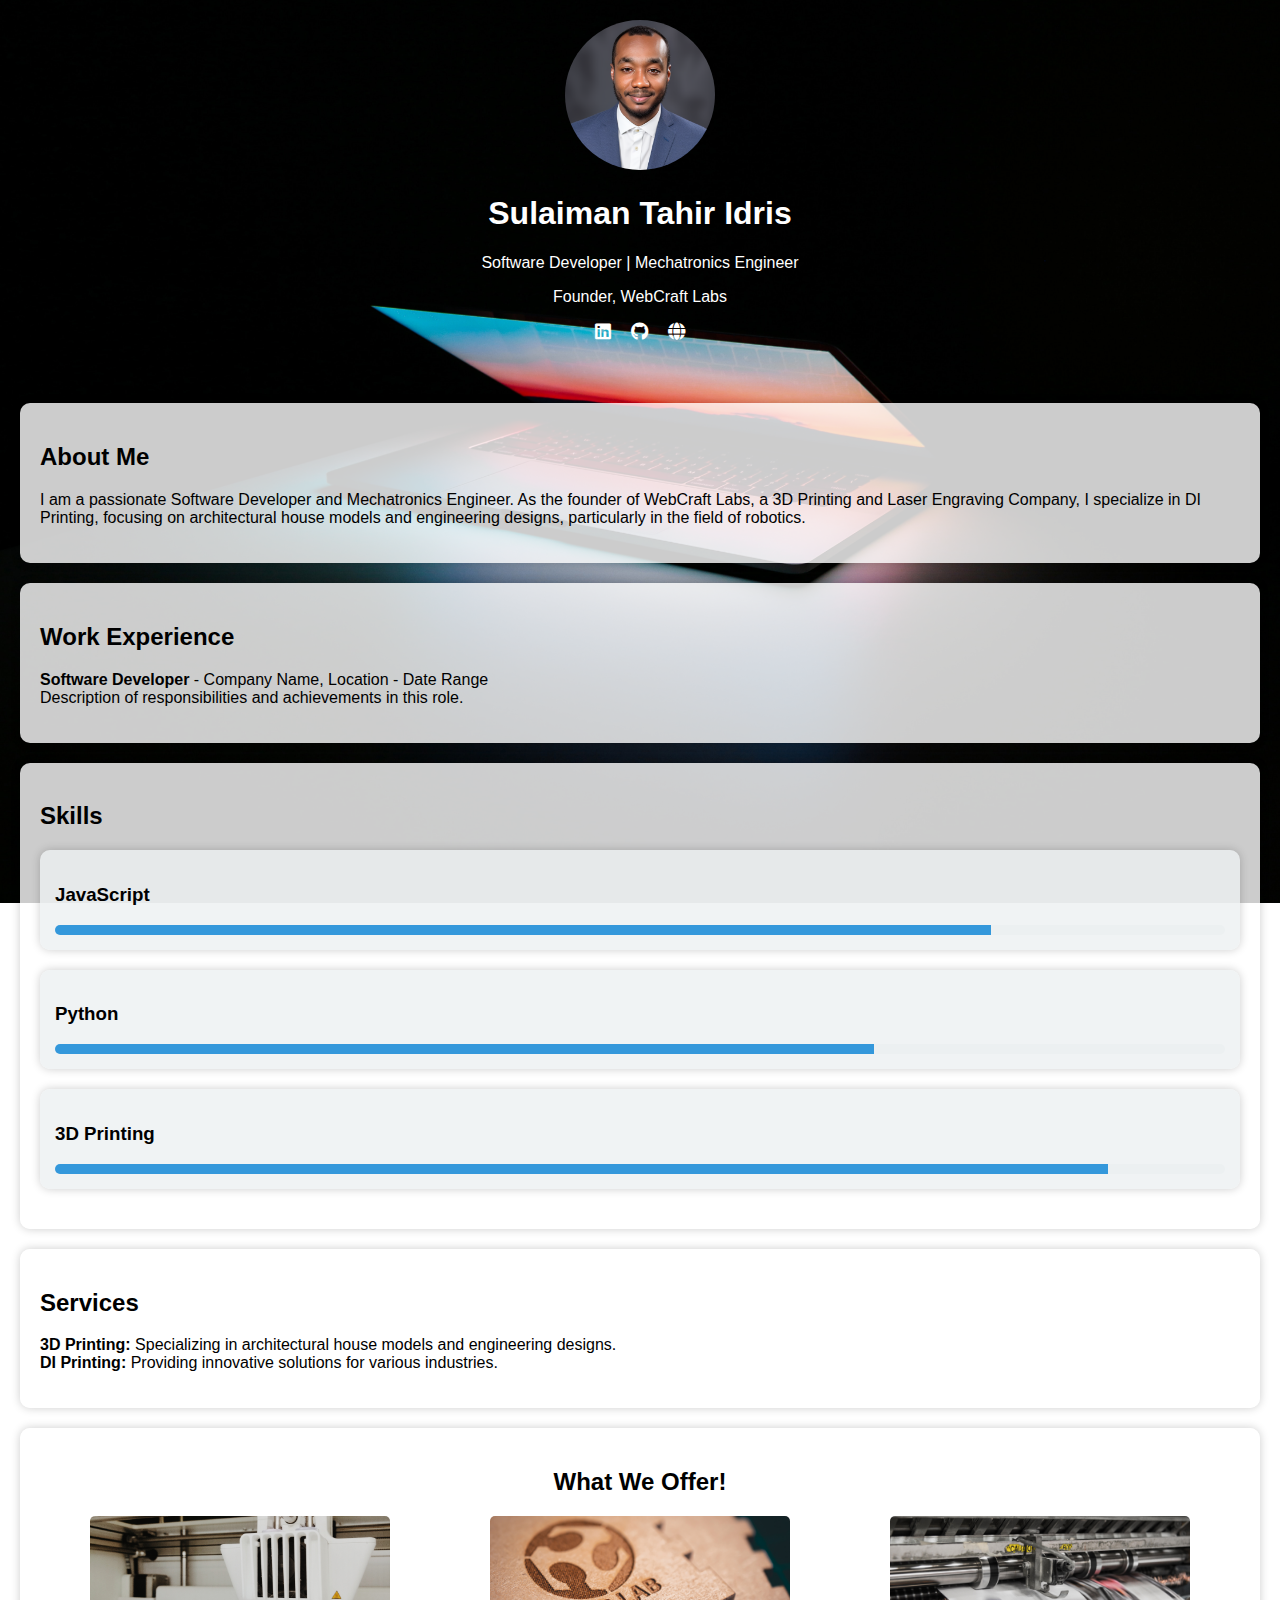
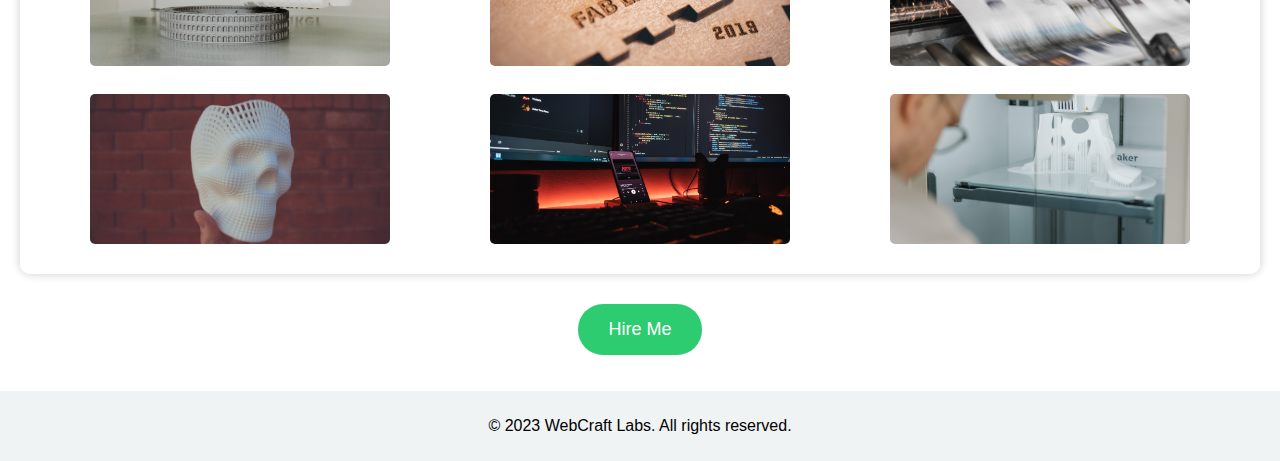
==== index.html @ eb86bdb4 "update" ====
<!DOCTYPE html>
<html lang="en">

<head>
    <meta charset="UTF-8">
    <meta name="viewport" content="width=device-width, initial-scale=1.0">
    <link rel="icon" href="img/1.png" type="image/x-icon">
    <link rel="shortcut icon" href="img/1.png" type="image/x-icon">
    <link rel="stylesheet" href="styles.css">
    <link rel="stylesheet" href="https://cdnjs.cloudflare.com/ajax/libs/font-awesome/5.15.1/css/all.min.css">
    <script defer src="script.js"></script>
    <title>Sulaiman Tahir Idris - Portfolio</title>
</head>

<body>
    <header>
        <div class="profile-section">
            <img src="img/1.png" alt="Sulaiman Tahir Idris" class="profile-image">
        </div>
        <h1>Sulaiman Tahir Idris</h1>
        <p>Software Developer | Mechatronics Engineer</p>
        <p>Founder, WebCraft Labs</p>
        <div class="social-links">
            <a href="https://www.linkedin.com/in/sulaiman-tahir-idris-935697201/" target="_blank" class="social-icon"><i class="fab fa-linkedin"></i></a>
            <a href="https://github.com/Sulaiman-Tahir-Idris" target="_blank" class="social-icon"><i class="fab fa-github"></i></a>
            <a href="webcraftlabs.com" target="_blank" class="social-icon"><i class="fas fa-globe"></i></a>

            <!-- Add more social links as needed -->
        </div>
    </header>

    <section class="about-me">
        <h2>About Me</h2>
        <p>
            I am a passionate Software Developer and Mechatronics Engineer. As the founder of WebCraft Labs, a 3D Printing
            and Laser Engraving Company, I specialize in DI Printing, focusing on architectural house models and engineering
            designs, particularly in the field of robotics.
        </p>
    </section>

    <section class="work-experience">
        <h2>Work Experience</h2>
        <p>
            <strong>Software Developer</strong> - Company Name, Location - Date Range
            <br>
            Description of responsibilities and achievements in this role.
        </p>
        <!-- Add more work experience entries as needed -->
    </section>


<!-- <section class="skills">
    <h2>Skills</h2>
    <div class="skill-item">
        <h3>JavaScript</h3>
        <div class="progress-bar">
            <div class="progress" style="width: 80%;"></div>
        </div>
    </div>
    <div class="skill-item">
        <h3>Python</h3>
        <div class="progress-bar">
            <div class="progress" style="width: 70%;"></div>
        </div>
    </div>
    <div class="skill-item">
        <h3>3D Printing</h3>
        <div class="progress-bar">
            <div class="progress" style="width: 90%;"></div>
        </div>
    </div>
    Add more skills with progress bars as needed 
</section> -->

    <section class="work-experience">
        <h2>Skills</h2>
    <div class="skill-item">
        <h3>JavaScript</h3>
        <div class="progress-bar">
            <div class="progress" style="width: 80%;"></div>
        </div>
    </div>
    <div class="skill-item">
        <h3>Python</h3>
        <div class="progress-bar">
            <div class="progress" style="width: 70%;"></div>
        </div>
    </div>
    <div class="skill-item">
        <h3>3D Printing</h3>
        <div class="progress-bar">
            <div class="progress" style="width: 90%;"></div>
        </div>
    </div>
        <!-- Add more skills entries as needed -->
    </section>

    <section class="services">
        <h2>Services</h2>
        <p>
            <strong>3D Printing:</strong> Specializing in architectural house models and engineering designs.
            <br>
            <strong>DI Printing:</strong> Providing innovative solutions for various industries.
            <!-- Add more services as needed -->
        </p>
    </section>

    <section class="showcasing-work">
        <h2>What We Offer!</h2>
        <div class="work-images">
            <div class="row">
                <img src="img/3d1.jpg" alt="Design 1">
                <img src="img/laser1.jpg" alt="Design 2">
                <img src="img/di1.jpg" alt="Design 3">
            </div> <br>
            <div class="row">
                <img src="img/rb1.jpg" alt="Design 4">
                <img src="img/sd1.jpg" alt="Design 5">
                <img src="img/3d2.jpg" alt="Design 6">
            </div>
        </div>
    </section>

    <section class="hire-me">
        <a href="form.html"><button>Hire Me</button></a>
    </section>
    <br><br>

    <footer>
        <p>&copy; 2023 WebCraft Labs. All rights reserved.</p>
    </footer>
</body>

</html>
---- styles.css ----
body {
    font-family: 'Arial', sans-serif;
    margin: 0;
    padding: 0;
    background: url('img/bg1.jpg') center/cover no-repeat fixed;
}

header {
    /* background-color: rgba(52, 152, 219, 0.8); */
    /* background-image: url(img/bg1.jpg) center; */
    color: #fff;
    text-align: center;
    padding: 20px;
}

.profile-section {
    margin-bottom: 20px;
}

.profile-image {
    border-radius: 50%;
    width: 200px;
    height: 200px;
}

.social-links {
    display: flex;
    justify-content: center;
}

.social-icon {
    color: #fff;
    text-decoration: none;
    margin: 0 10px;
    font-size: 18px;
}

.about-me,
.work-experience,
.skills,
.showcasing-work {
    background-color: rgba(255, 255, 255, 0.8);
    margin: 20px;
    padding: 20px;
    border-radius: 10px;
    box-shadow: 0 0 10px rgba(0, 0, 0, 0.2);
    
}

.showcasing-work h2 {
    text-align: center;
}

.skill-item {
    margin-bottom: 20px;
    border-radius: 10px;
    background-color: rgba(236, 240, 241, 0.8);
    padding: 15px;
    box-shadow: 0 0 10px rgba(0, 0, 0, 0.2);
}

.progress-bar {
    background-color: #ecf0f1;
    height: 20px;
    border-radius: 5px;
    overflow: hidden;
    margin-top: 10px;
}

.progress {
    height: 100%;
    background-color: #3498db;
}

.services,
.about-me,
.work-experience,
.showcasing-work {
    background-color: rgba(255, 255, 255, 0.8);
    margin: 20px;
    padding: 20px;
    border-radius: 10px;
    box-shadow: 0 0 10px rgba(0, 0, 0, 0.2);
}

.work-images {
    margin-top: 20px;
}

.row {
    display: flex;
    justify-content: space-around;
}

.work-images img {
    width: 100%;
    max-width: 300px; /* Adjust the max-width as needed */
    height: 200px; /* Set a fixed height */
    object-fit: cover; /* Ensure images maintain aspect ratio */
    border-radius: 5px;
    margin-bottom: 10px;
}

button {
    background-color: #2ecc71;
    color: #fff;
    padding: 10px 20px;
    font-size: 16px;
    cursor: pointer;
    border: none;
    border-radius: 5px;
}


/* ... Existing CSS ... */

body {
    font-family: 'Arial', sans-serif;
    margin: 0;
    padding: 0;
    background: url('img/bg1.jpg') center/cover no-repeat fixed;
}

header {
    /* background-color: rgba(52, 152, 219, 0.8); */
    color: #fff;
    text-align: center;
    padding: 20px;
}

.profile-section {
    margin-bottom: 20px;
}

.profile-image {
    border-radius: 50%;
    width: 150px;
    height: 150px;
}

.social-links {
    display: flex;
    justify-content: center;
    margin-bottom: 20px;
}

.social-icon {
    color: #fff;
    text-decoration: none;
    margin: 0 10px;
    font-size: 18px;
}

.about-me,
.work-experience,
.skills,
services,
.showcasing-work {
    background-color: rgba(255, 255, 255, 0.8);
    margin: 20px;
    padding: 20px;
    border-radius: 10px;
    box-shadow: 0 0 10px rgba(0, 0, 0, 0.2);
}

.work-images {
    margin-top: 20px;
}

.row {
    display: flex;
    flex-wrap: wrap; /* Allow items to wrap to the next line */
    justify-content: space-around;
}

.work-images img {
    width: 100%;
    max-width: 300px; /* Adjust the max-width as needed */
    height: 150px; /* Set a fixed height */
    object-fit: cover; /* Ensure images maintain aspect ratio */
    border-radius: 5px;
    margin-bottom: 10px;
}

.skill-item {
    margin-bottom: 20px;
    border-radius: 10px;
    background-color: rgba(236, 240, 241, 0.8);
    padding: 15px;
    box-shadow: 0 0 10px rgba(0, 0, 0, 0.2);
}

.progress-bar {
    background-color: #ecf0f1;
    height: 10px;
    border-radius: 5px;
    overflow: hidden;
    margin-top: 10px;
}

.progress {
    height: 100%;
    background-color: #3498db;
}

/* ... Existing CSS ... */

button {
    background-color: #2ecc71;
    color: #fff;
    padding: 15px 30px; /* Increase padding for a larger button */
    font-size: 18px; /* Increase font size */
    cursor: pointer;
    border: none;
    border-radius: 25px; /* Make it more rounded */
    transition: background-color 0.3s ease; /* Add a smooth transition effect */
}

button:hover {
    background-color: #27ae60;
}

.hire-me {
    text-align: center;
    margin-top: 30px; /* Adjust the margin for spacing */
}

/* Media Queries for Responsive Design */

@media (max-width: 768px) {
    .social-links {
        flex-direction: column;
        align-items: center;
    }

    .work-images img {
        height: auto;
    }
}


footer {
    background-color: rgba(236, 240, 241, 0.8);
    padding: 10px;
    text-align: center;
}

/* Media Queries for Responsive Design */

@media (max-width: 768px) {
    .social-links {
        flex-direction: column; /* Stack social links vertically on small screens */
        align-items: center;
    }

    .work-images img {
        height: auto; /* Auto height for better scaling on small screens */
    }
}

/* ... Existing CSS ... */

#scrollToTopBtn {
    display: none; /* Hide the button by default */
    position: fixed;
    bottom: 20px;
    right: 20px;
    background-color: #2ecc71;
    color: #fff;
    border: none;
    border-radius: 50%;
    padding: 10px;
    font-size: 20px;
    cursor: pointer;
    transition: background-color 0.3s ease;
}

#scrollToTopBtn:hover {
    background-color: #27ae60;
}

/* Media Queries for Responsive Design */

@media (max-width: 768px) {
    .social-links {
        flex-direction:row;
        align-items: center;
    }

    .work-images img {
        height: 300px;
    }
}
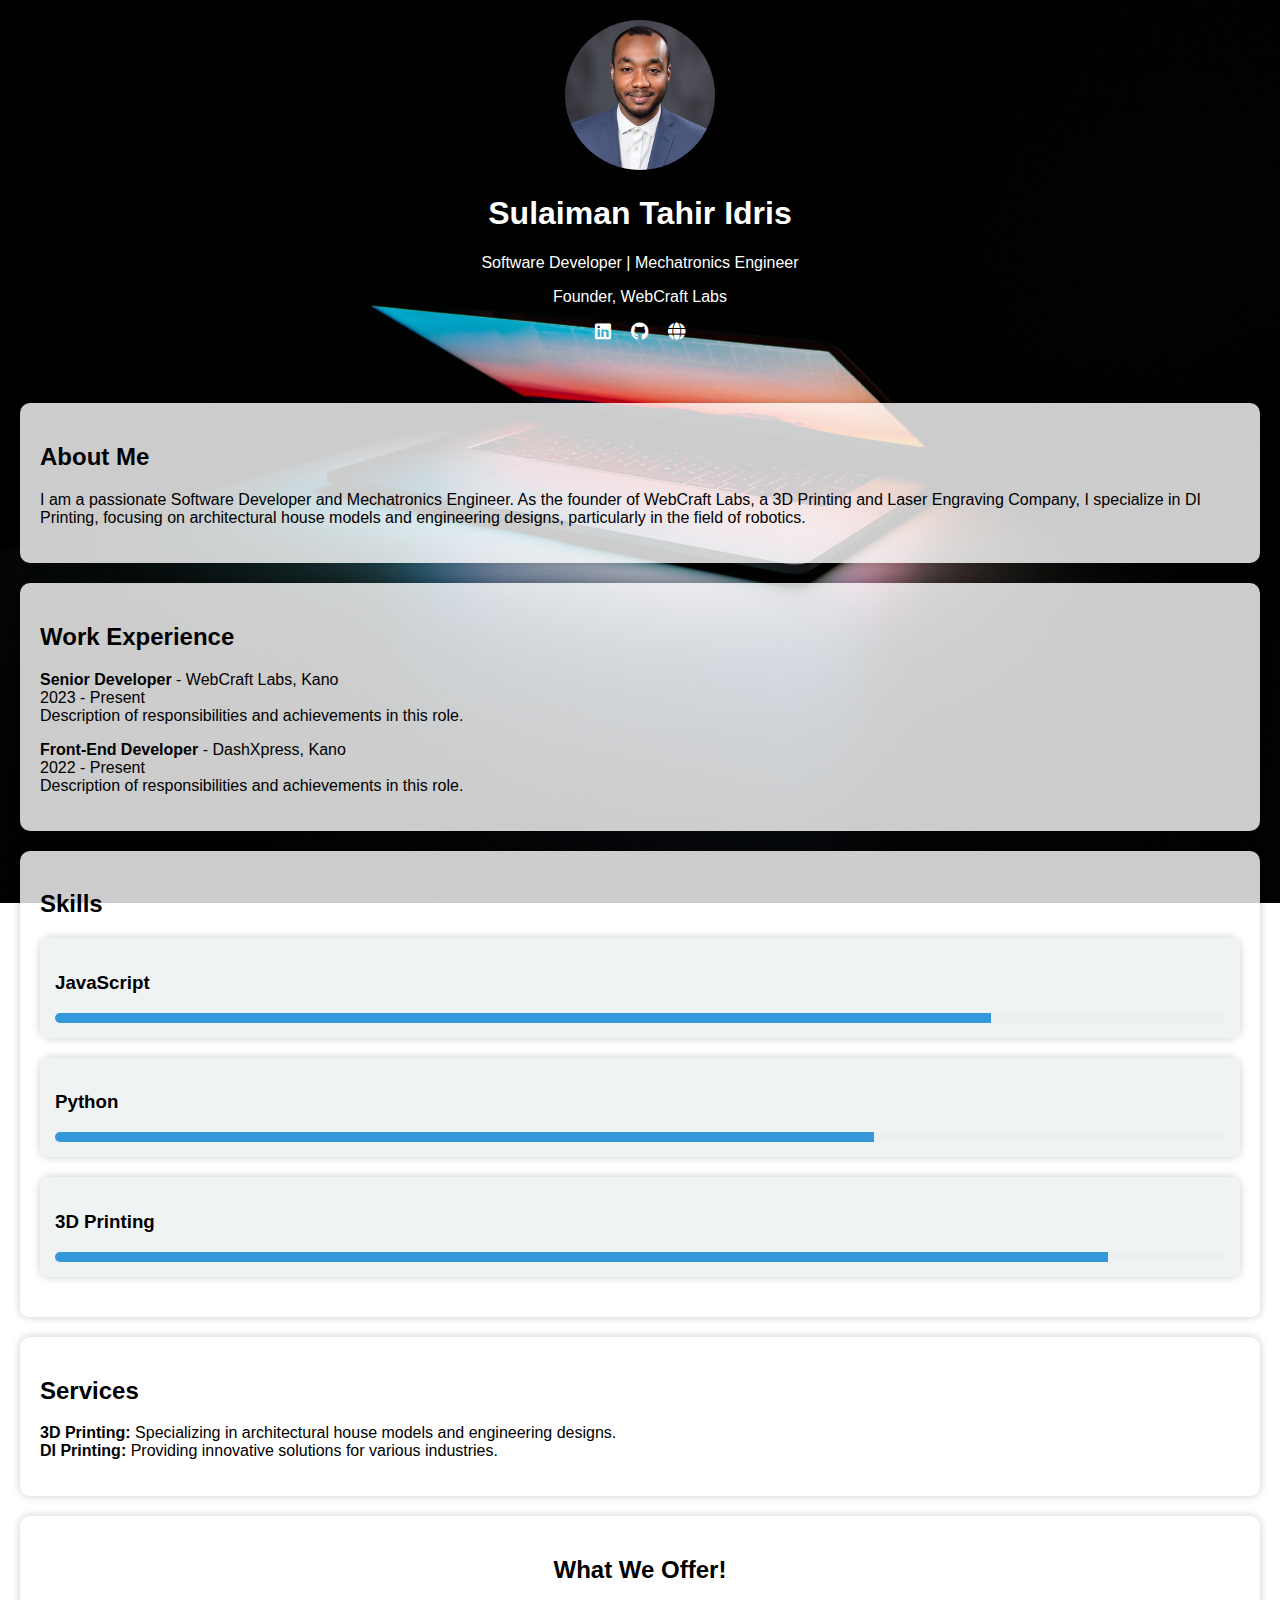
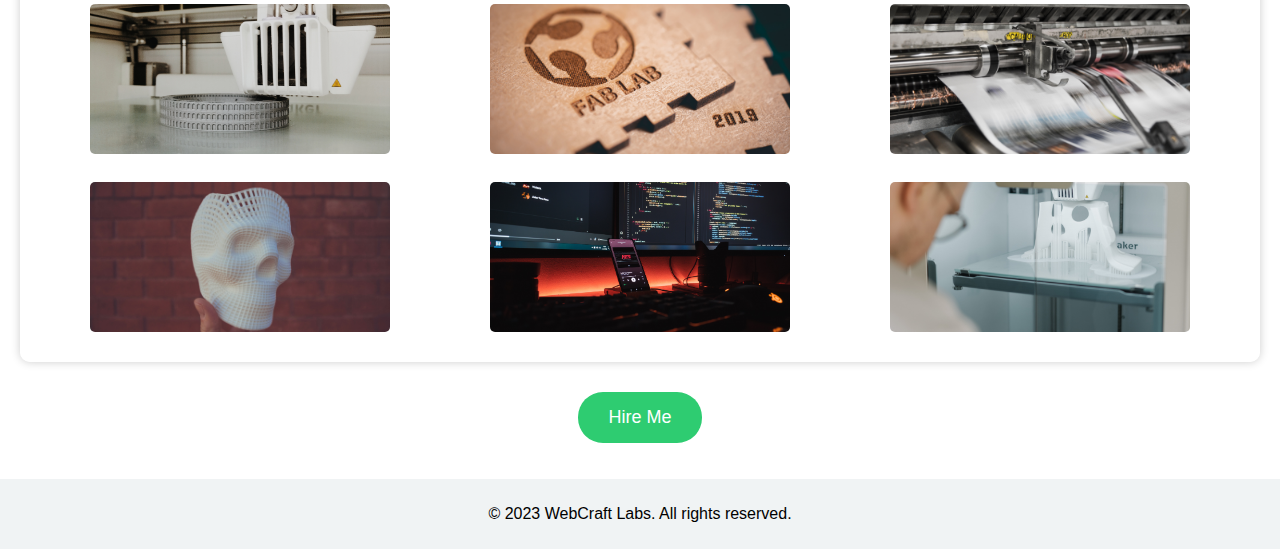
==== commit 328386ef: "update" ====
--- a/index.html
+++ b/index.html
@@ -41,36 +41,17 @@
     <section class="work-experience">
         <h2>Work Experience</h2>
         <p>
-            <strong>Software Developer</strong> - Company Name, Location - Date Range
+            <strong>Senior Developer</strong> - WebCraft Labs, Kano <br> 2023 - Present
             <br>
             Description of responsibilities and achievements in this role.
         </p>
+        <p>
+            <strong>Front-End Developer</strong> - DashXpress, Kano <br> 2022 - Present
+            <br>
+            Description of responsibilities and achievements in this role.
+        </p>    
         <!-- Add more work experience entries as needed -->
     </section>
-
-
-<!-- <section class="skills">
-    <h2>Skills</h2>
-    <div class="skill-item">
-        <h3>JavaScript</h3>
-        <div class="progress-bar">
-            <div class="progress" style="width: 80%;"></div>
-        </div>
-    </div>
-    <div class="skill-item">
-        <h3>Python</h3>
-        <div class="progress-bar">
-            <div class="progress" style="width: 70%;"></div>
-        </div>
-    </div>
-    <div class="skill-item">
-        <h3>3D Printing</h3>
-        <div class="progress-bar">
-            <div class="progress" style="width: 90%;"></div>
-        </div>
-    </div>
-    Add more skills with progress bars as needed 
-</section> -->
 
     <section class="work-experience">
         <h2>Skills</h2>
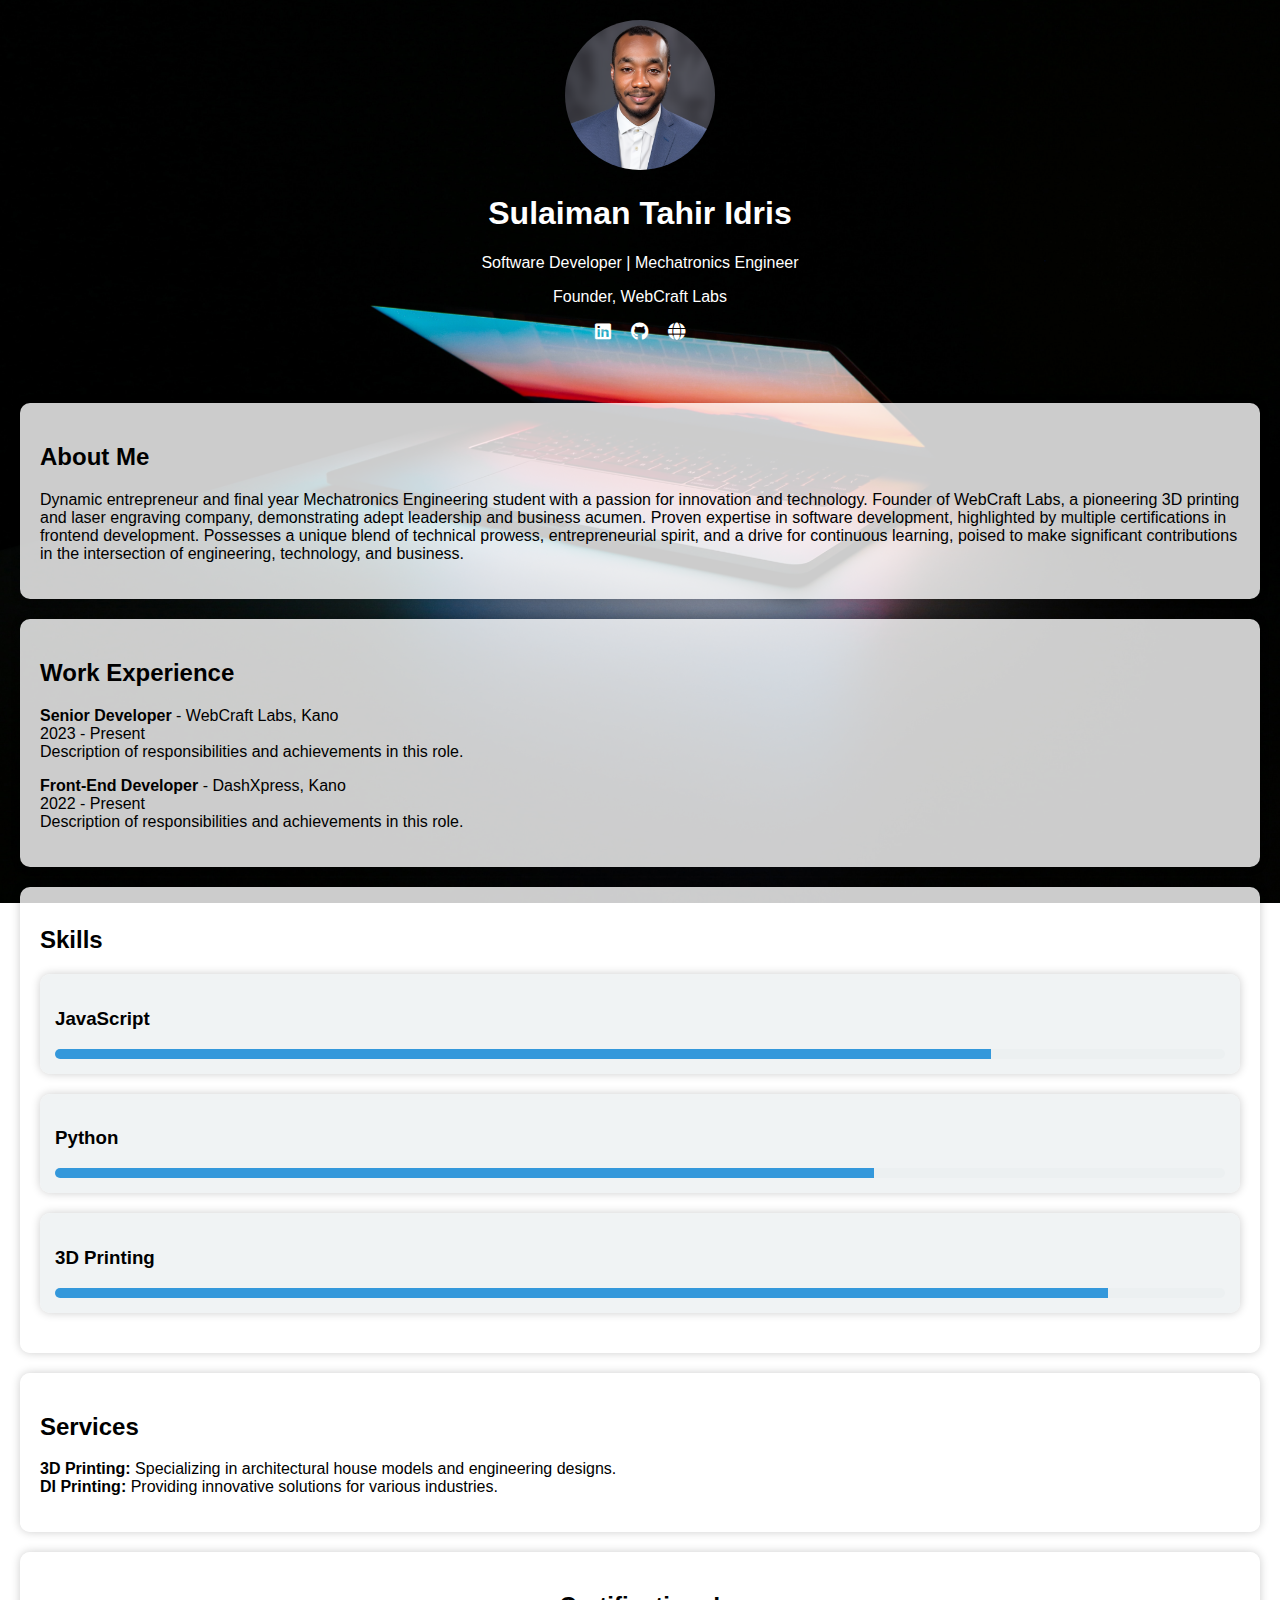
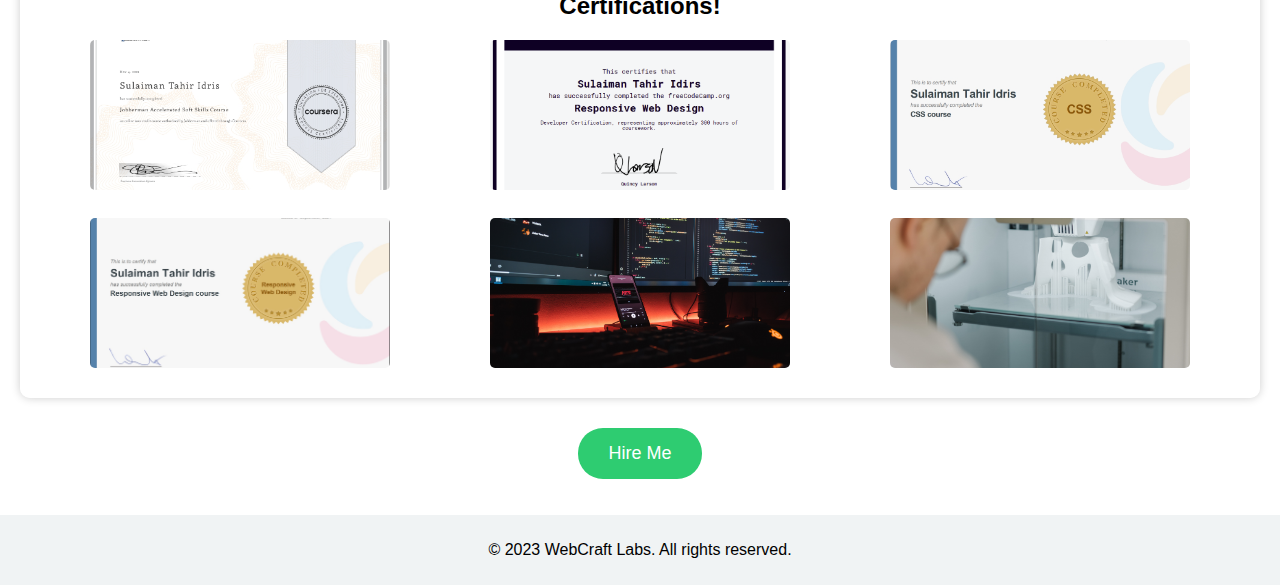
==== commit 4a12e9d6: "updates" ====
--- a/index.html
+++ b/index.html
@@ -25,16 +25,18 @@
             <a href="https://github.com/Sulaiman-Tahir-Idris" target="_blank" class="social-icon"><i class="fab fa-github"></i></a>
             <a href="webcraftlabs.com" target="_blank" class="social-icon"><i class="fas fa-globe"></i></a>
 
-            <!-- Add more social links as needed -->
+            <!-- I can add more social links -->
         </div>
     </header>
 
     <section class="about-me">
         <h2>About Me</h2>
         <p>
-            I am a passionate Software Developer and Mechatronics Engineer. As the founder of WebCraft Labs, a 3D Printing
-            and Laser Engraving Company, I specialize in DI Printing, focusing on architectural house models and engineering
-            designs, particularly in the field of robotics.
+            Dynamic entrepreneur and final year Mechatronics Engineering student with a passion for innovation and technology. 
+            Founder of WebCraft Labs, a pioneering 3D printing and laser engraving company, demonstrating adept leadership and business acumen. 
+            Proven expertise in software development, highlighted by multiple certifications in frontend development. 
+            Possesses a unique blend of technical prowess, entrepreneurial spirit, and a drive for continuous learning, 
+            poised to make significant contributions in the intersection of engineering, technology, and business.
         </p>
     </section>
 
@@ -50,7 +52,7 @@
             <br>
             Description of responsibilities and achievements in this role.
         </p>    
-        <!-- Add more work experience entries as needed -->
+        <!-- I can add more Work Experiences here -->
     </section>
 
     <section class="work-experience">
@@ -73,7 +75,7 @@
             <div class="progress" style="width: 90%;"></div>
         </div>
     </div>
-        <!-- Add more skills entries as needed -->
+        <!-- I can add more skills here -->
     </section>
 
     <section class="services">
@@ -82,20 +84,20 @@
             <strong>3D Printing:</strong> Specializing in architectural house models and engineering designs.
             <br>
             <strong>DI Printing:</strong> Providing innovative solutions for various industries.
-            <!-- Add more services as needed -->
+            <!-- I can add more Services here -->
         </p>
     </section>
 
     <section class="showcasing-work">
-        <h2>What We Offer!</h2>
+        <h2>Certifications!</h2>
         <div class="work-images">
             <div class="row">
-                <img src="img/3d1.jpg" alt="Design 1">
-                <img src="img/laser1.jpg" alt="Design 2">
-                <img src="img/di1.jpg" alt="Design 3">
+                <img src="img/cert1 (1).jpeg" alt="Design 1">
+                <img src="img/cert1 (1).png" alt="Design 2">
+                <img src="img/cert1 (2).jpeg" alt="Design 3">
             </div> <br>
             <div class="row">
-                <img src="img/rb1.jpg" alt="Design 4">
+                <img src="img/cert1 (2).png" alt="Design 4">
                 <img src="img/sd1.jpg" alt="Design 5">
                 <img src="img/3d2.jpg" alt="Design 6">
             </div>
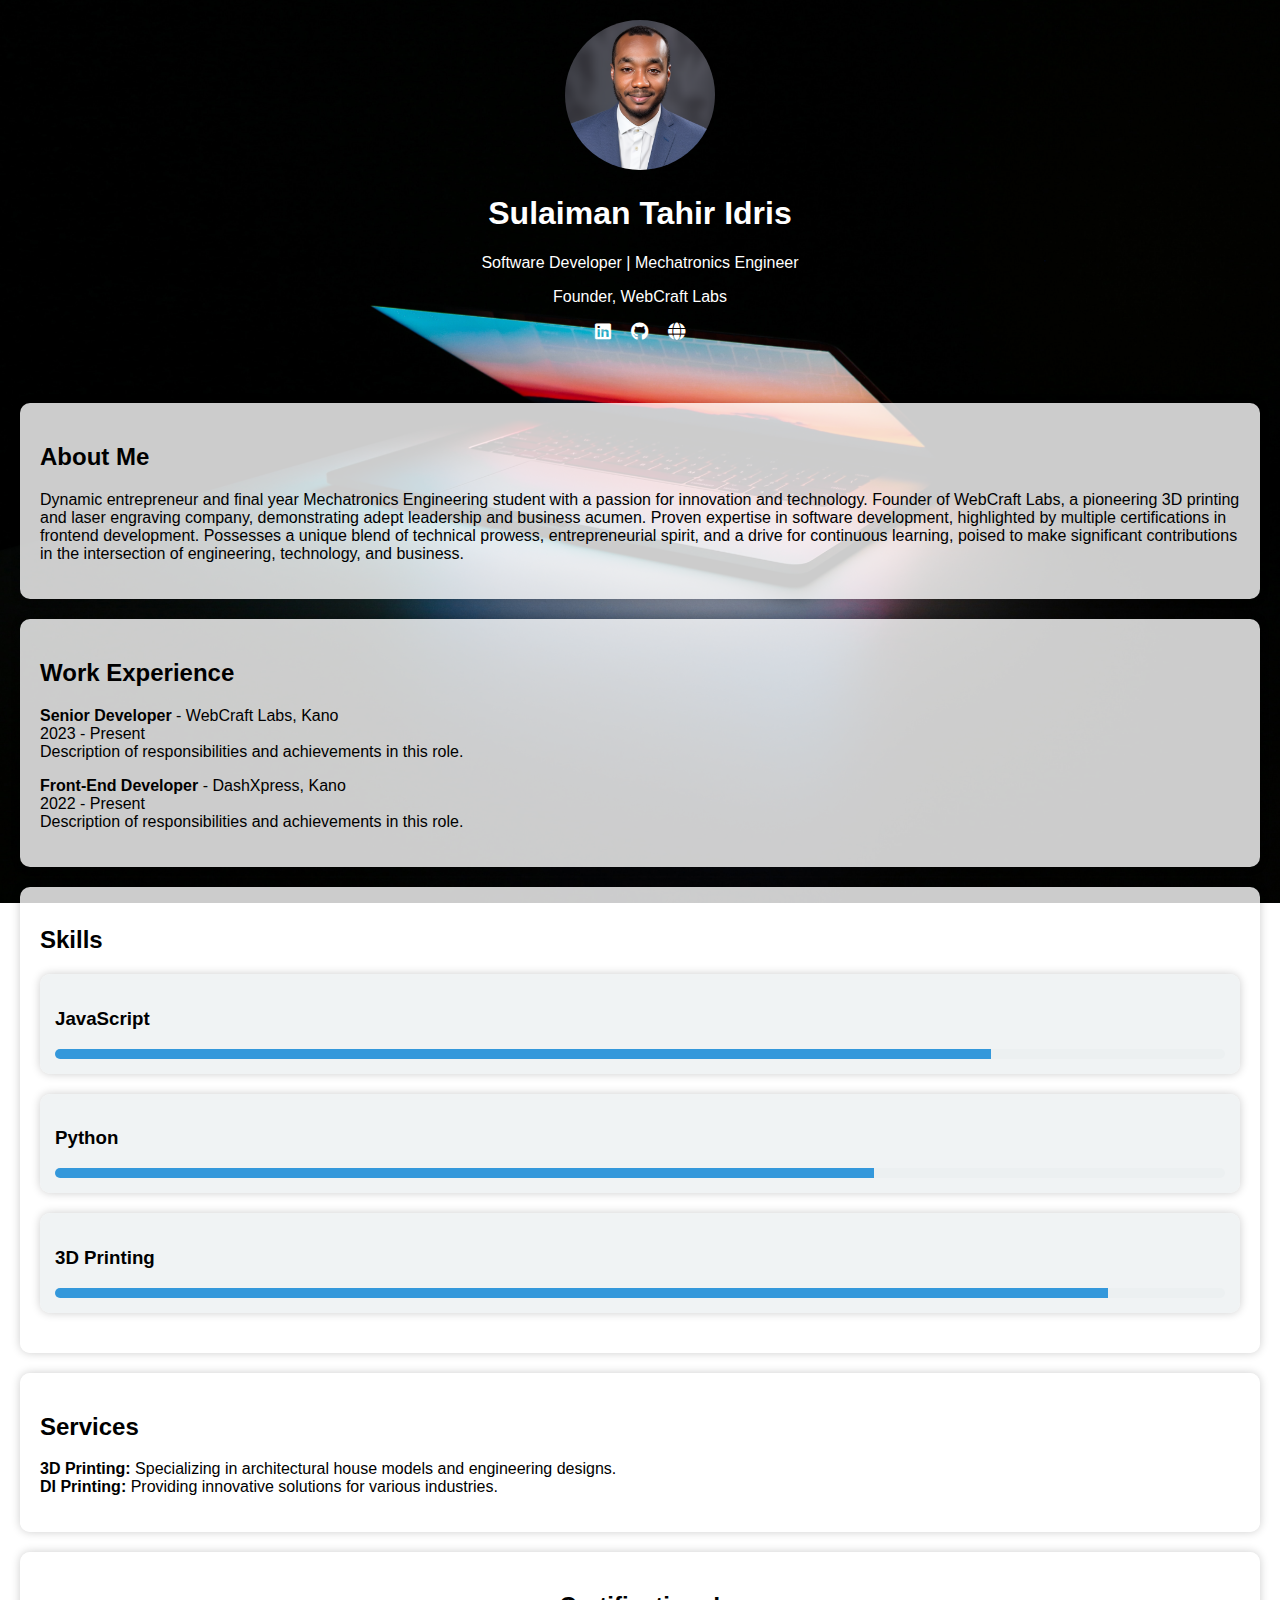
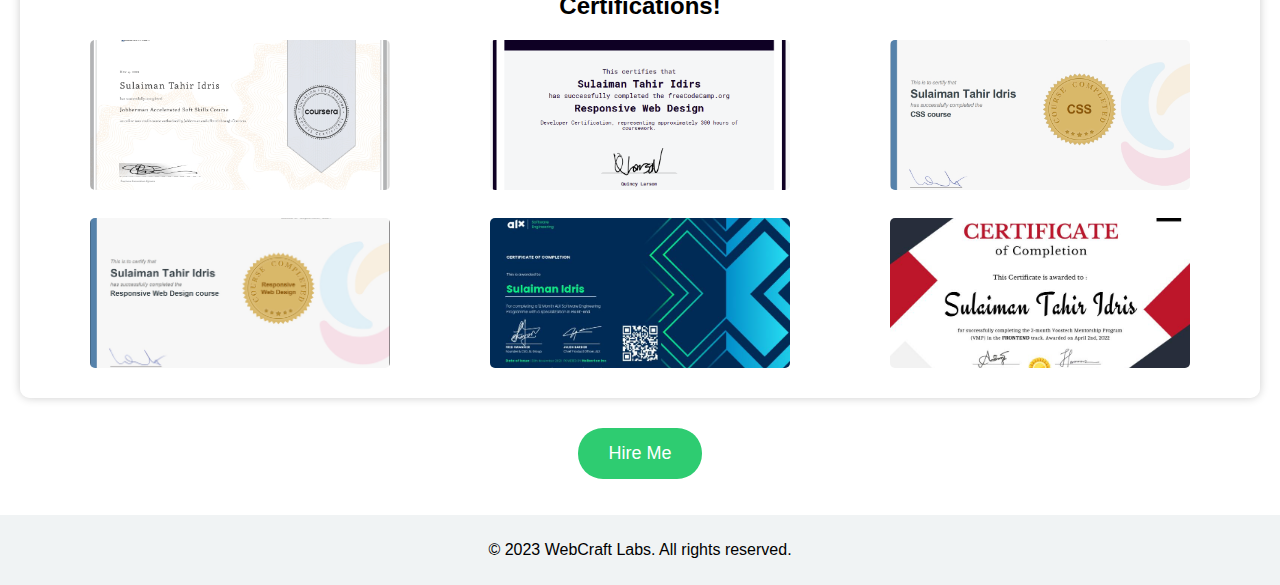
==== commit 28dc7df4: "update" ====
--- a/index.html
+++ b/index.html
@@ -98,8 +98,8 @@
             </div> <br>
             <div class="row">
                 <img src="img/cert1 (2).png" alt="Design 4">
-                <img src="img/sd1.jpg" alt="Design 5">
-                <img src="img/3d2.jpg" alt="Design 6">
+                <img src="img/1703652514357.jpg" alt="Design 5">
+                <img src="img/1651771371542.jpg" alt="Design 6">
             </div>
         </div>
     </section>
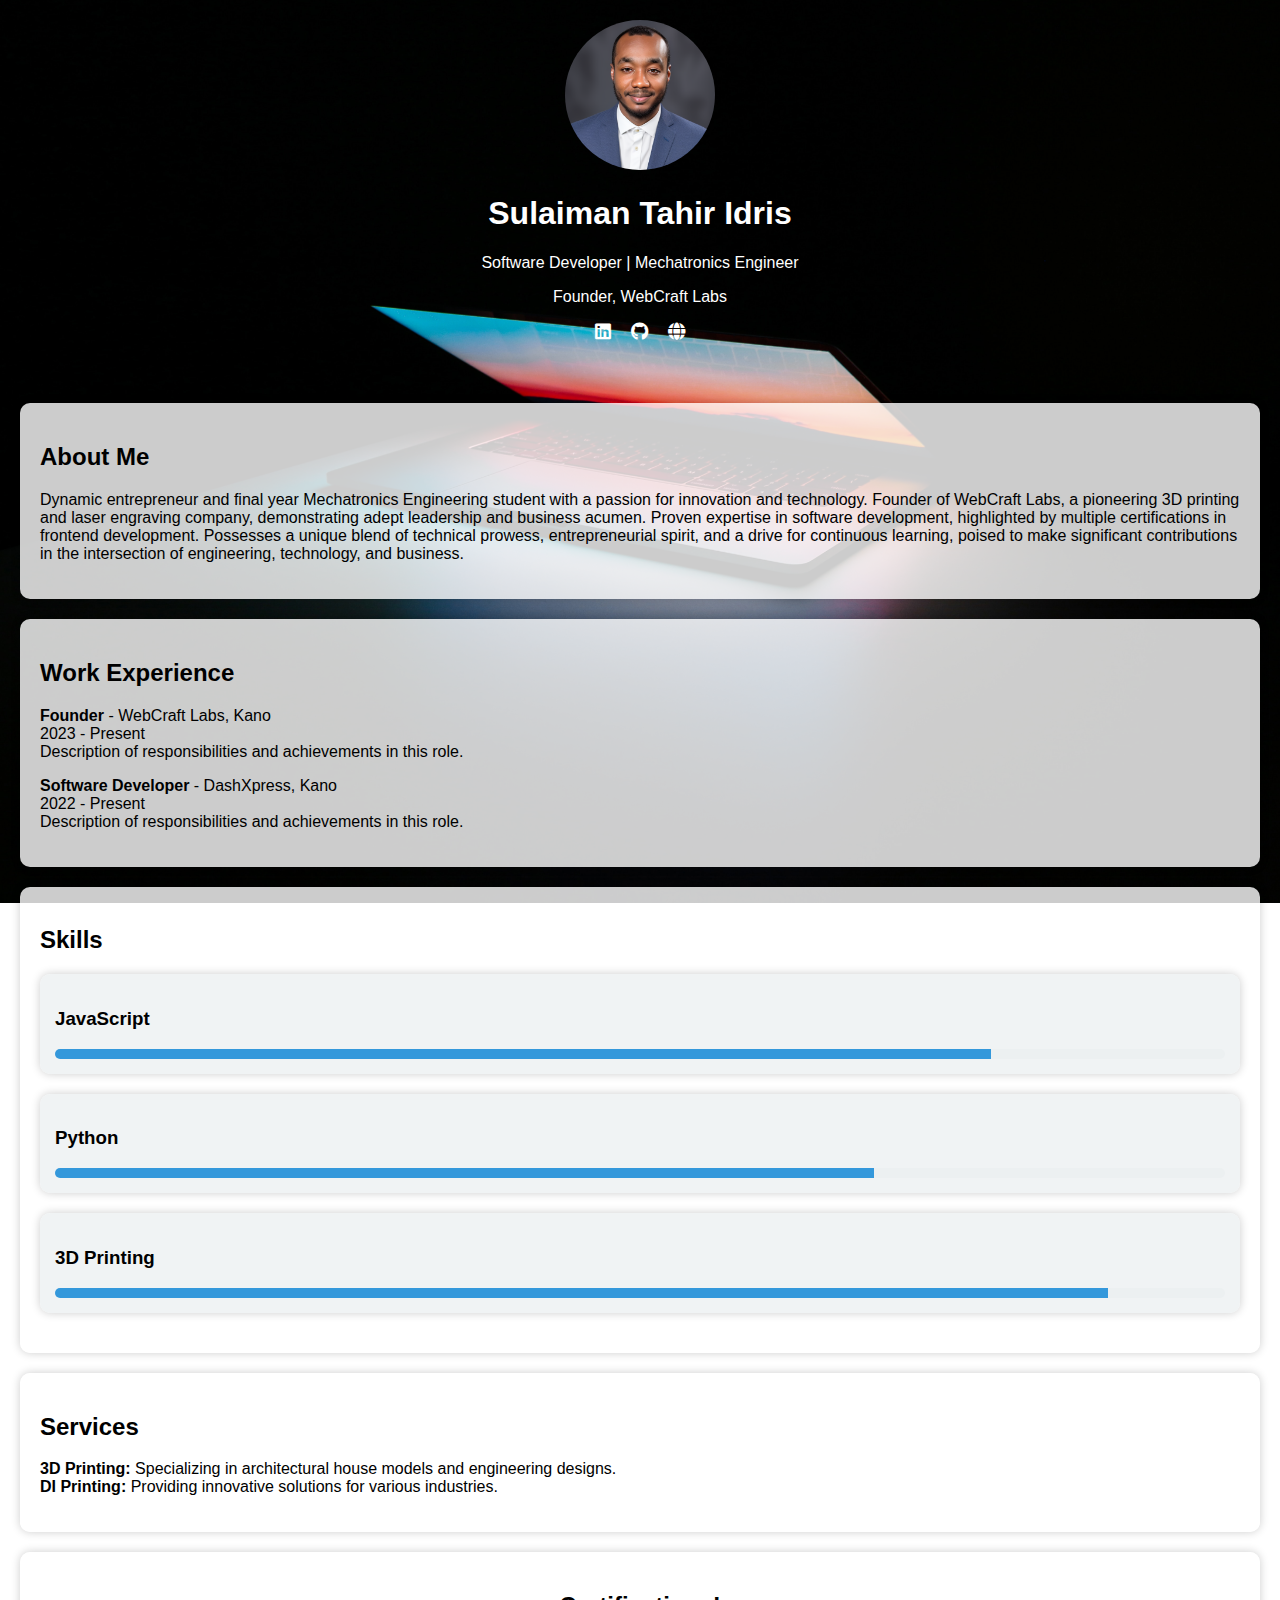
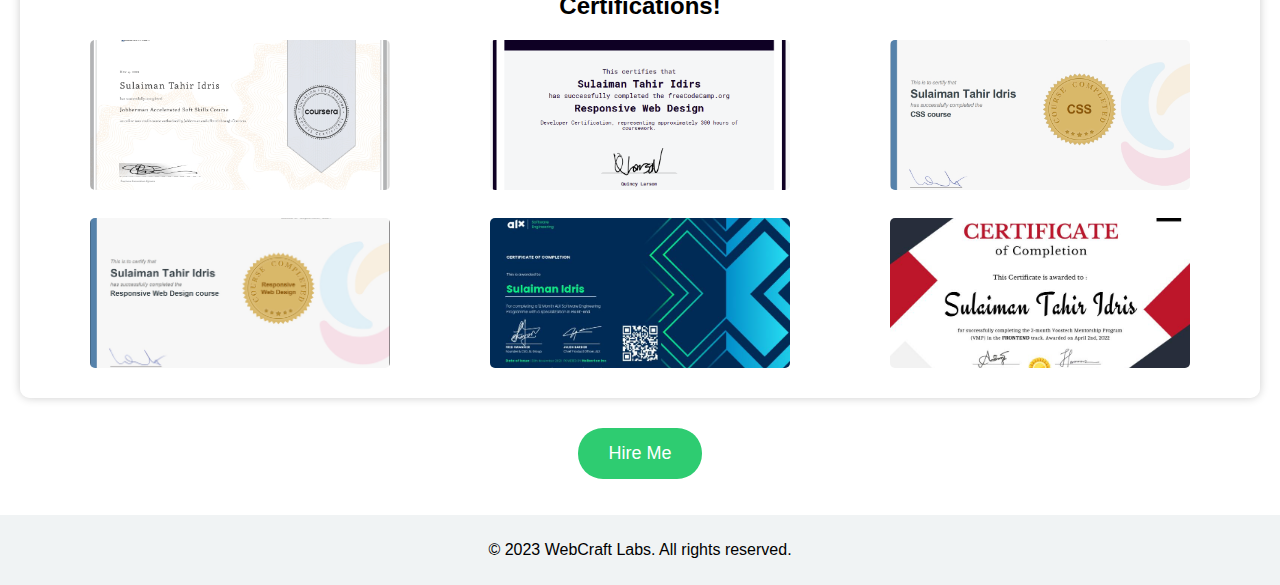
==== commit 499fa52e: "upadate" ====
--- a/index.html
+++ b/index.html
@@ -43,12 +43,12 @@
     <section class="work-experience">
         <h2>Work Experience</h2>
         <p>
-            <strong>Senior Developer</strong> - WebCraft Labs, Kano <br> 2023 - Present
+            <strong>Founder</strong> - WebCraft Labs, Kano <br> 2023 - Present
             <br>
             Description of responsibilities and achievements in this role.
         </p>
         <p>
-            <strong>Front-End Developer</strong> - DashXpress, Kano <br> 2022 - Present
+            <strong>Software Developer</strong> - DashXpress, Kano <br> 2022 - Present
             <br>
             Description of responsibilities and achievements in this role.
         </p>    
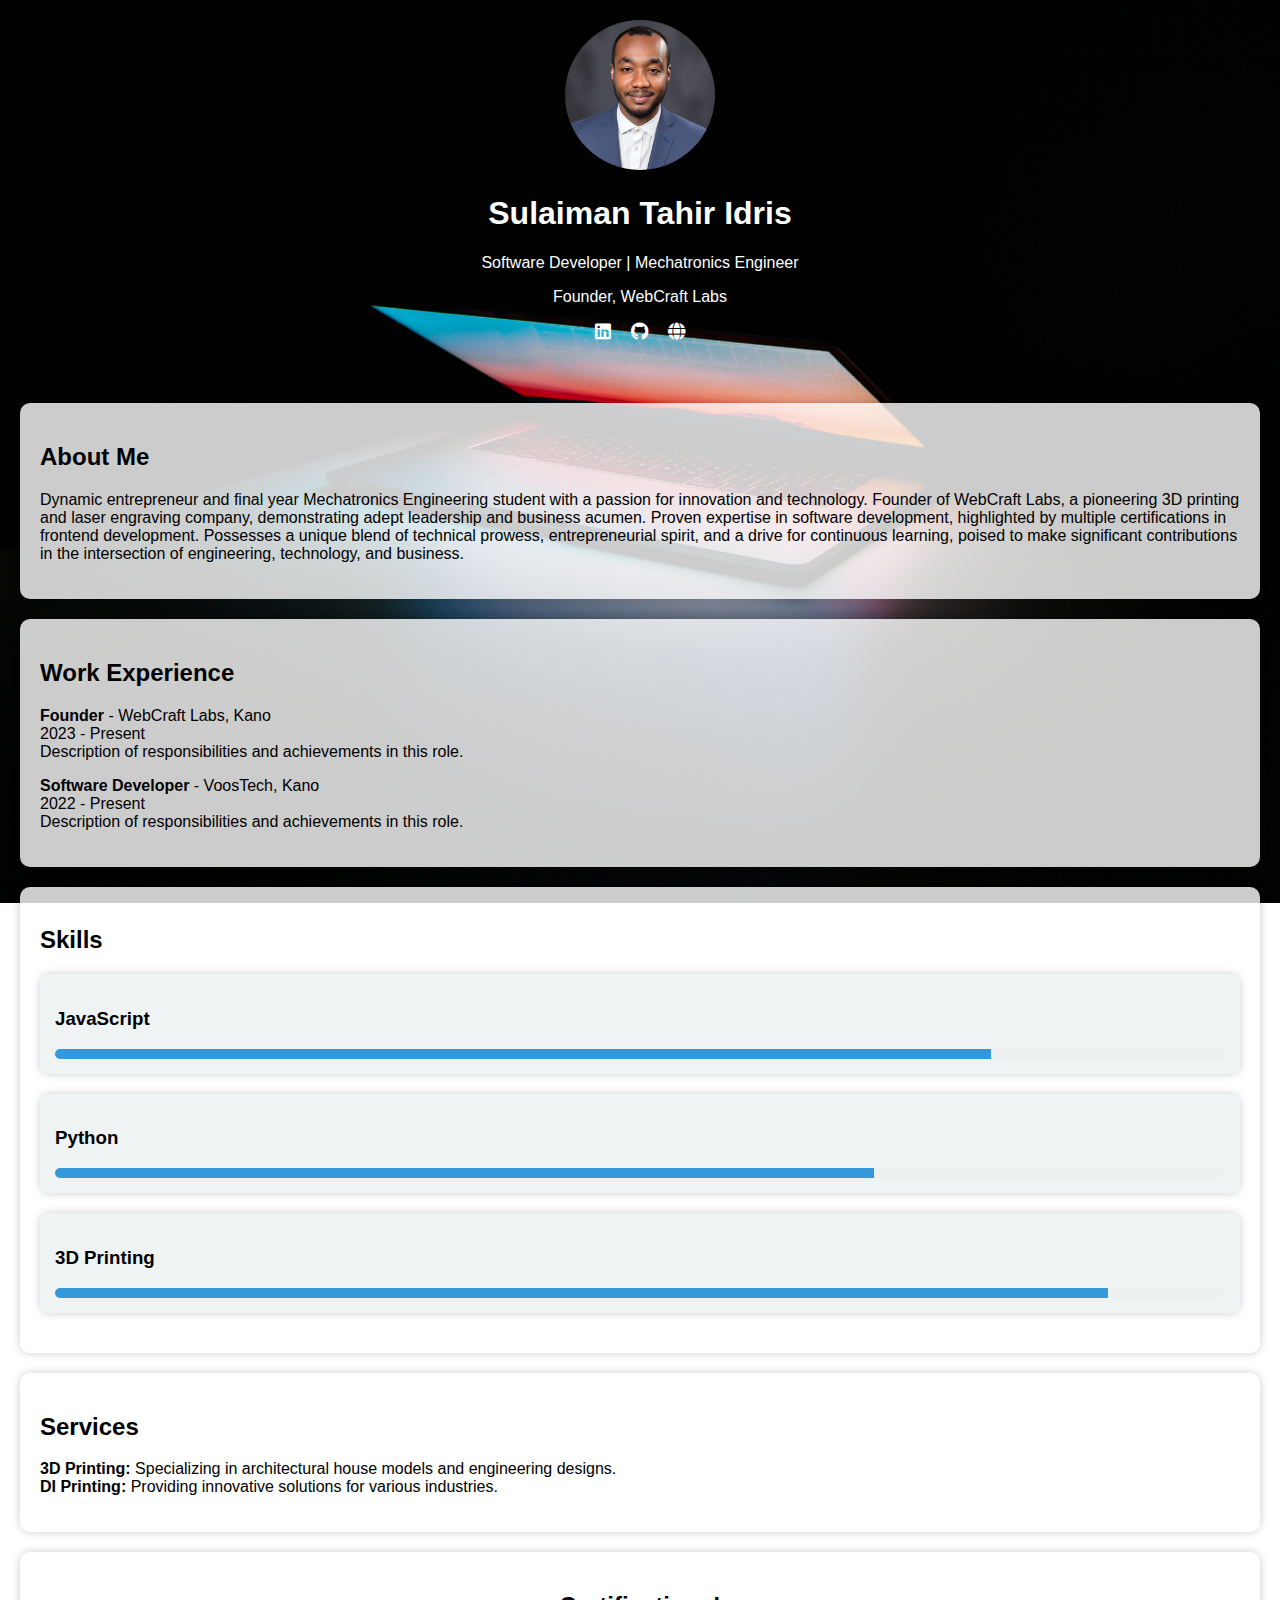
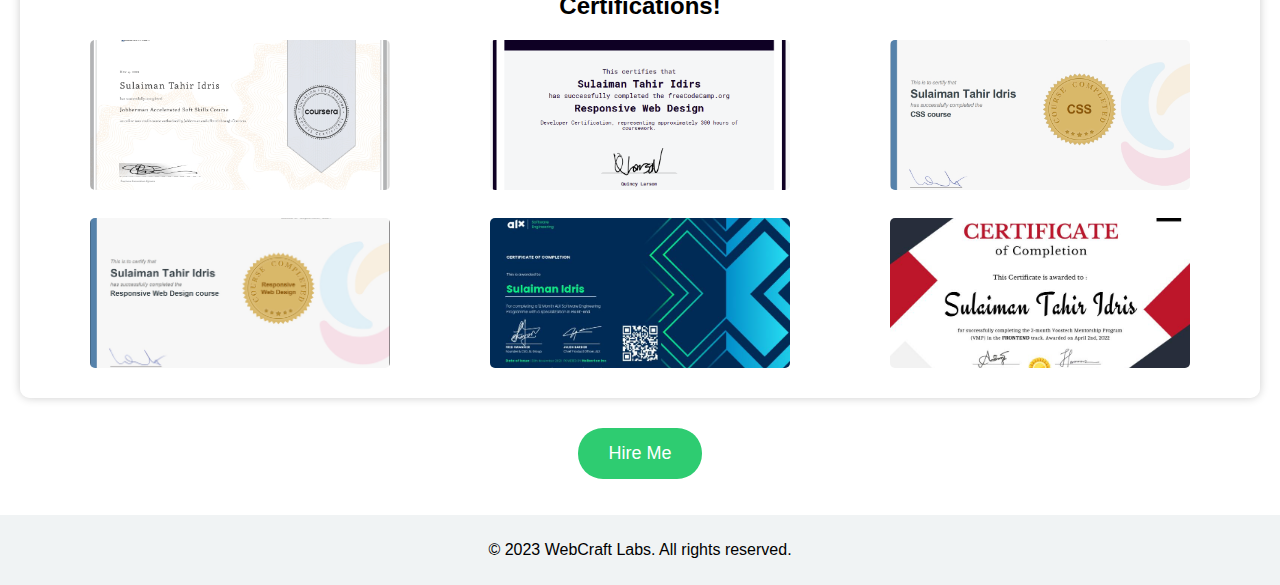
==== commit ec33dc62: "update" ====
--- a/index.html
+++ b/index.html
@@ -48,7 +48,7 @@
             Description of responsibilities and achievements in this role.
         </p>
         <p>
-            <strong>Software Developer</strong> - DashXpress, Kano <br> 2022 - Present
+            <strong>Software Developer</strong> - VoosTech, Kano <br> 2022 - Present
             <br>
             Description of responsibilities and achievements in this role.
         </p>    
